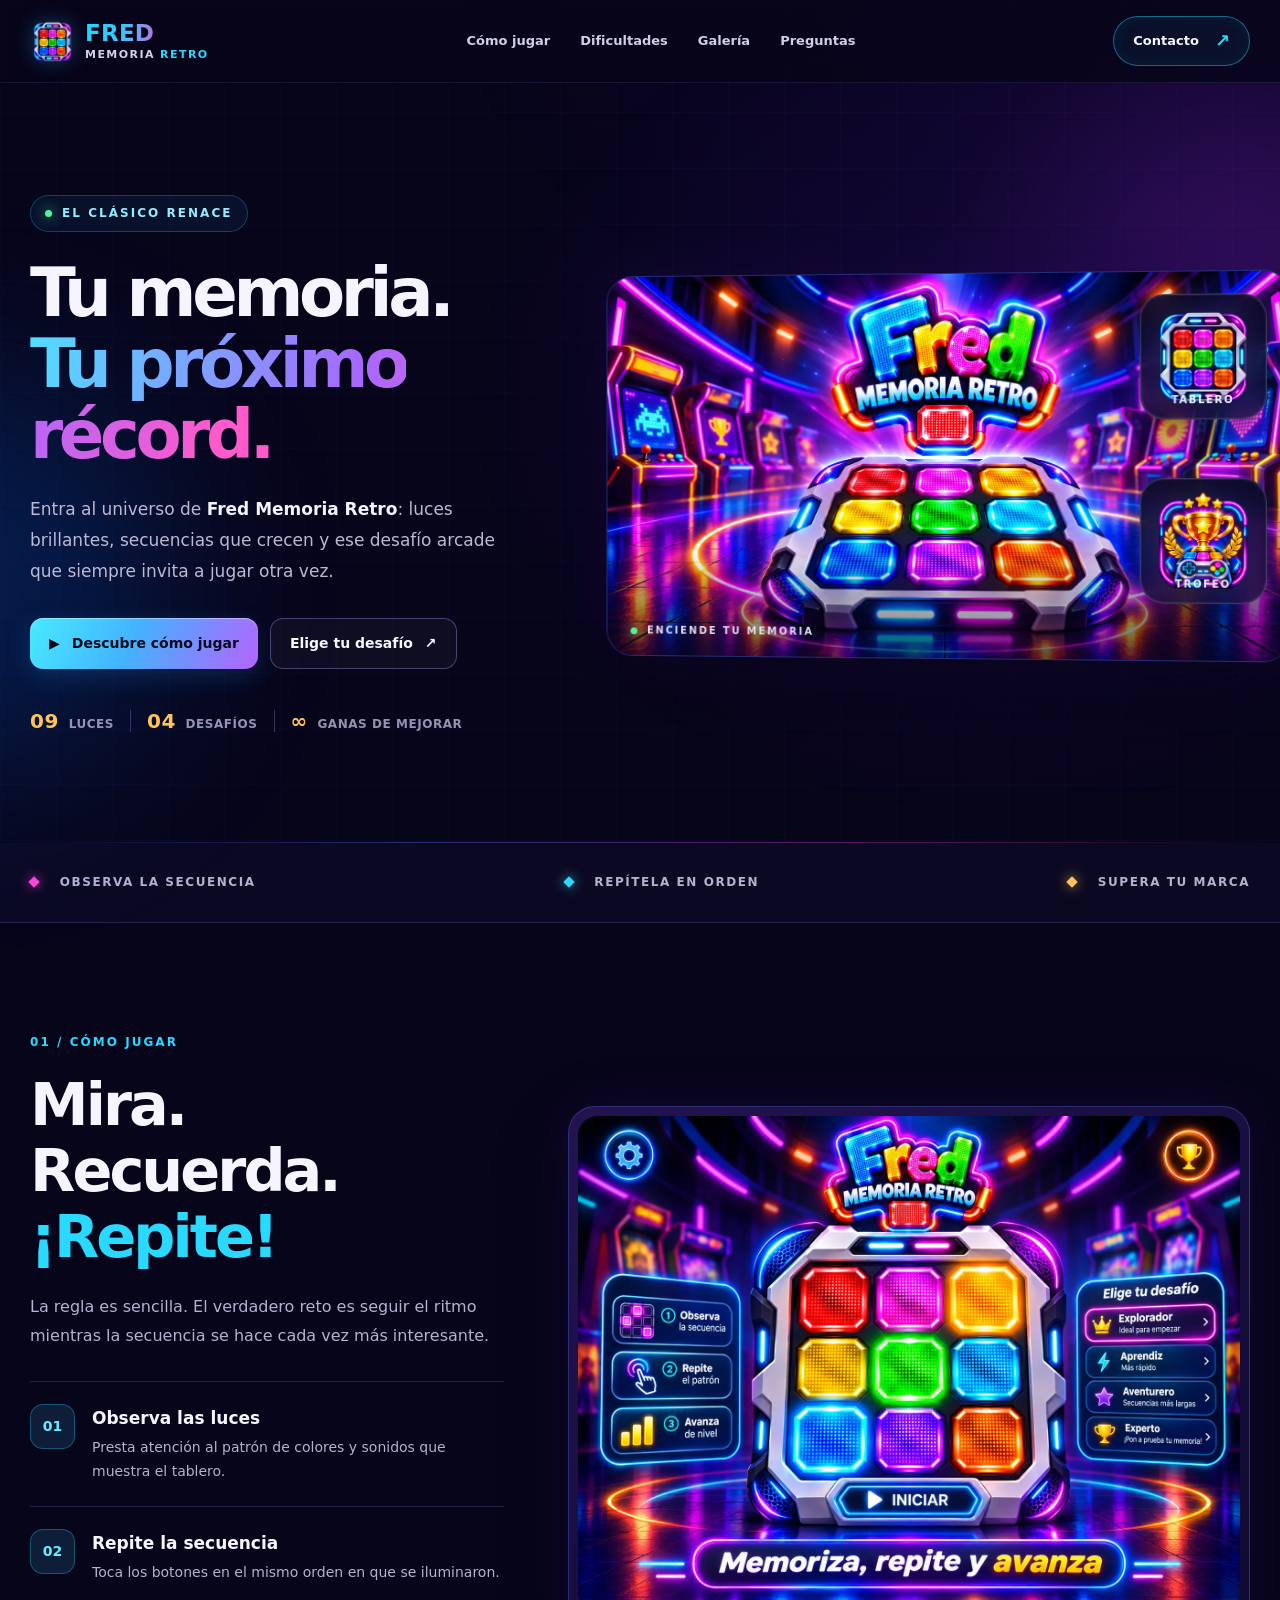
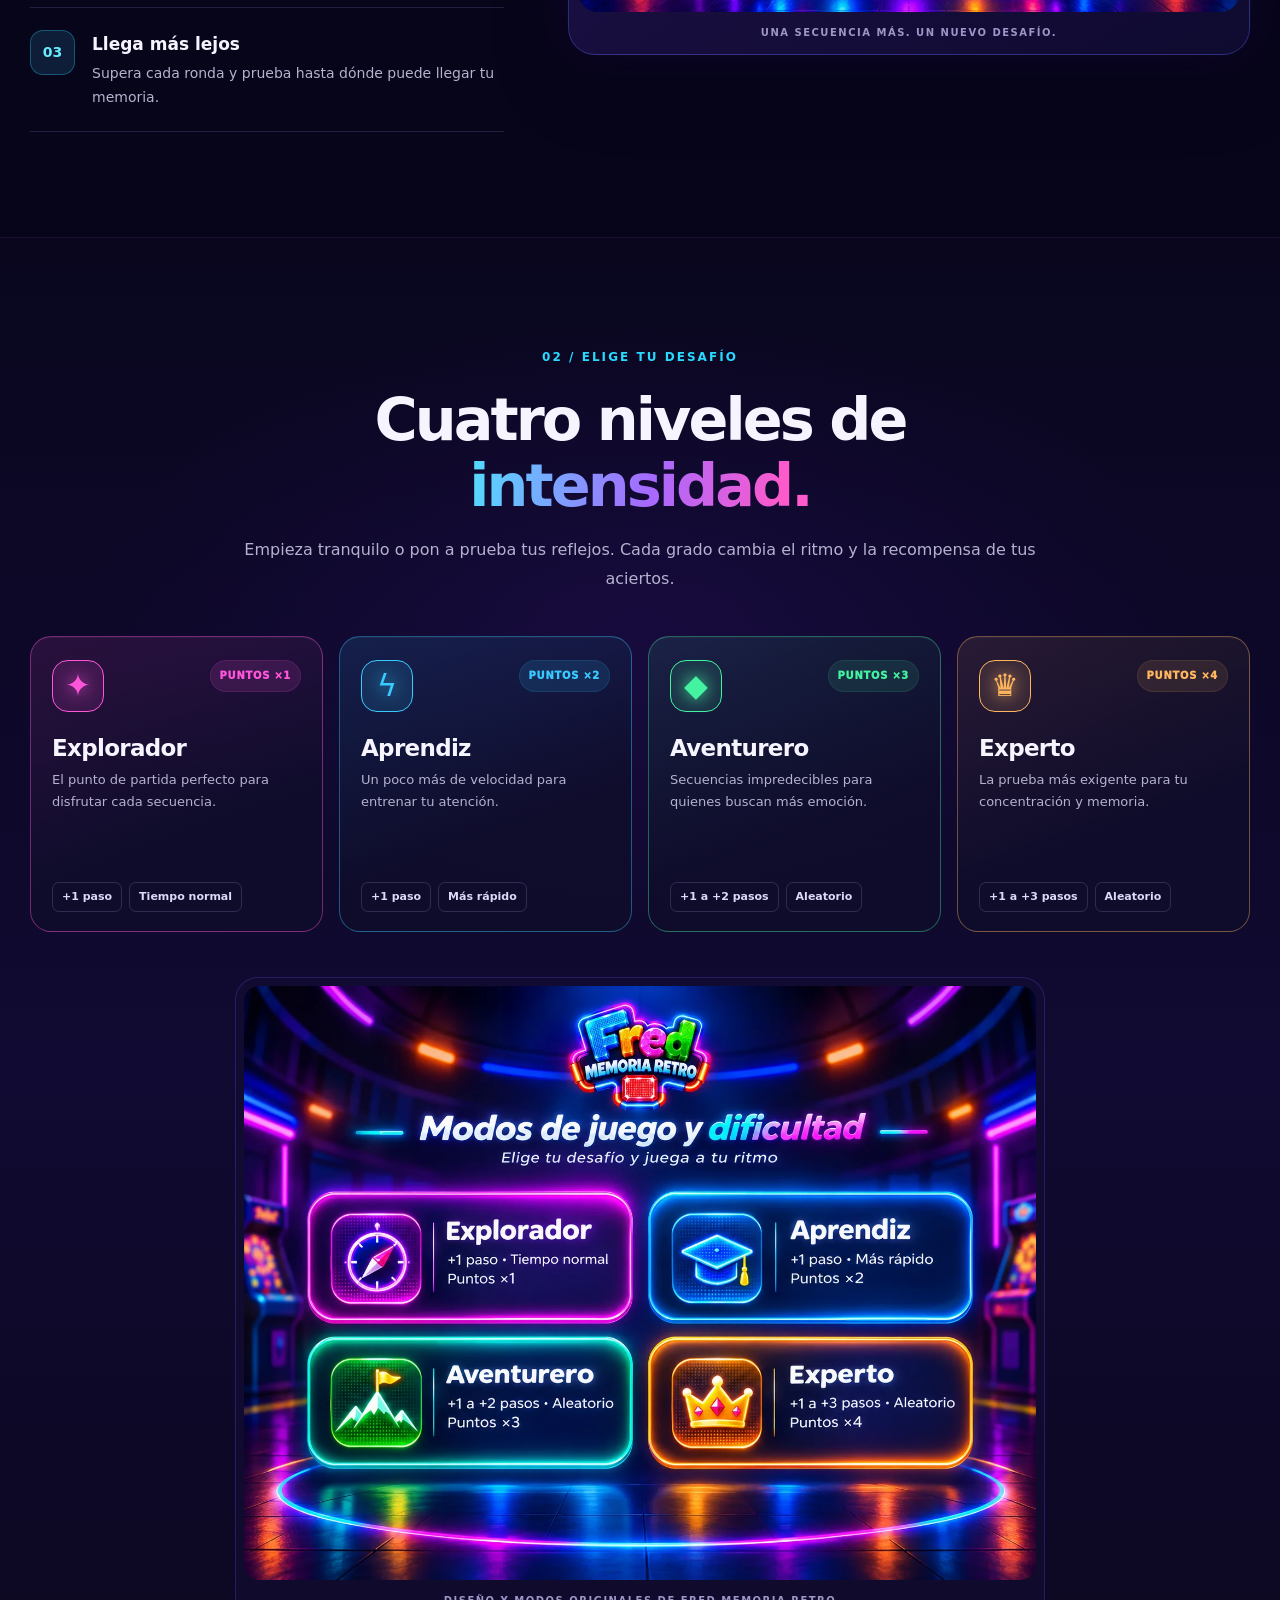
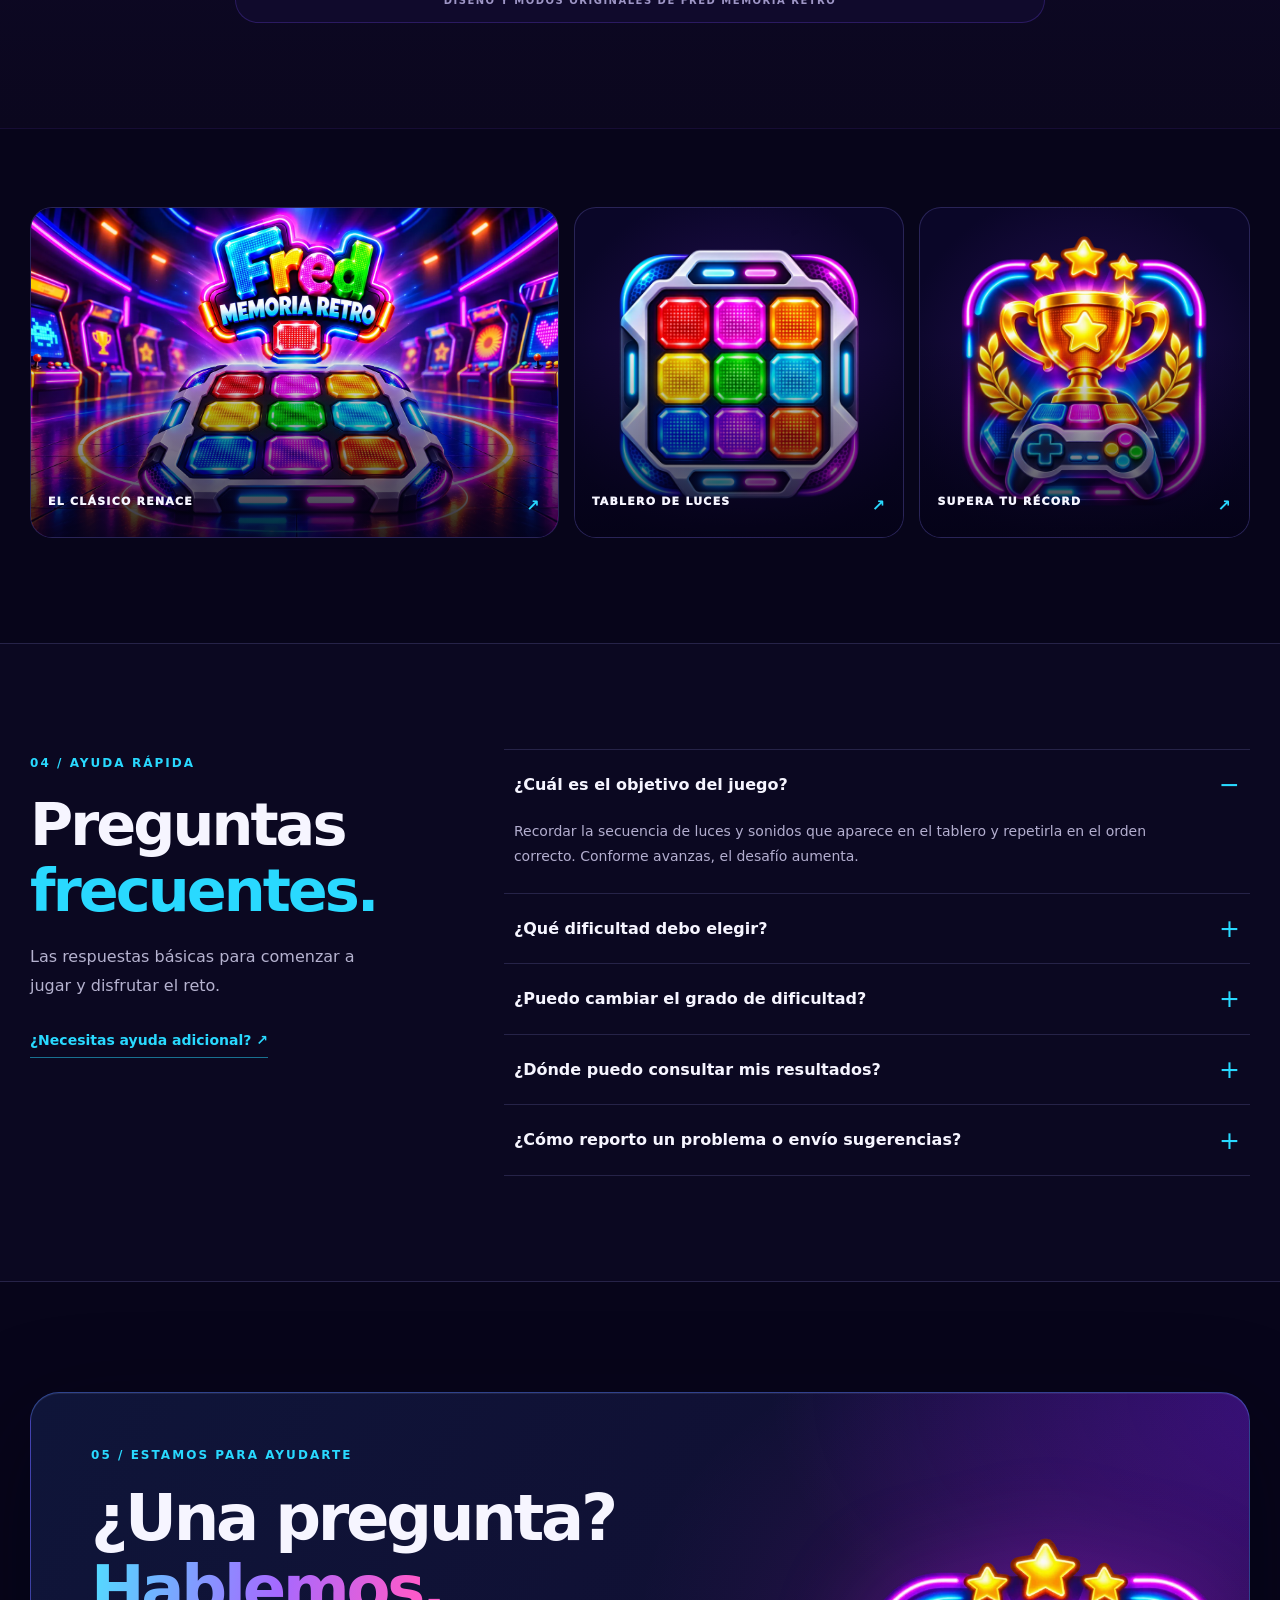
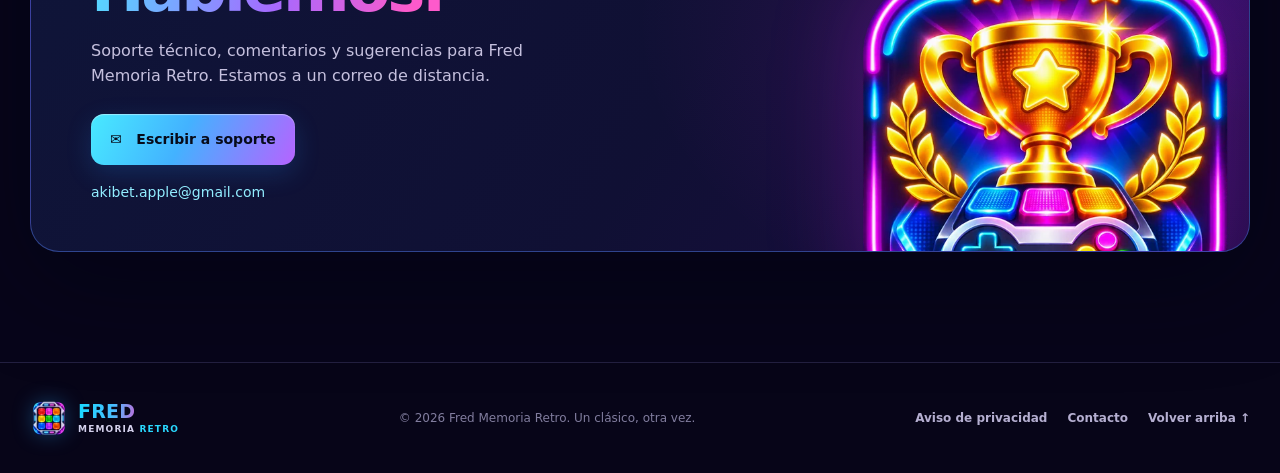
==== index.html @ 67a166d5 "Add files via upload" ====
<!doctype html>
<html lang="es">
<head>
  <meta charset="utf-8">
  <meta name="viewport" content="width=device-width, initial-scale=1">
  <meta name="theme-color" content="#09051c">
  <meta name="description" content="Fred Memoria Retro: un desafío arcade de luces, secuencias y memoria con cuatro grados de dificultad. Conoce el juego, aprende a jugar y contáctanos.">
  <meta property="og:type" content="website">
  <meta property="og:title" content="Fred Memoria Retro | Memoriza, repite y avanza">
  <meta property="og:description" content="Vive la memoria en modo arcade. Descubre las reglas, los cuatro desafíos y el soporte oficial.">
  <meta name="color-scheme" content="dark">
  <link rel="icon" type="image/png" href="assets/favicon.png">
  <link rel="stylesheet" href="styles.css">
  <title>Fred Memoria Retro | Sitio oficial</title>
</head>
<body>
  <a class="skip-link" href="#contenido">Saltar al contenido</a>
  <div class="site-shell">
    <header class="site-header">
      <div class="container header-inner">
        <a class="brand" href="./" aria-label="Fred Memoria Retro, inicio">
          <img src="assets/favicon.png" alt="" width="45" height="45">
          <span class="brand-name"><strong>FRED</strong><span>MEMORIA <em>RETRO</em></span></span>
        </a>
        <nav class="site-nav" aria-label="Navegación principal">
          <a href="#como-jugar">Cómo jugar</a>
          <a href="#dificultades">Dificultades</a>
          <a href="#galeria">Galería</a>
          <a href="#preguntas">Preguntas</a>
        </nav>
        <a class="header-contact" href="#contacto">Contacto <span aria-hidden="true">↗</span></a>
      </div>
    </header>

    <main id="contenido">
      <section class="hero" id="inicio" aria-labelledby="hero-title">
        <div class="ambient ambient-one" aria-hidden="true"></div>
        <div class="ambient ambient-two" aria-hidden="true"></div>
        <div class="container hero-content">
          <div class="hero-copy">
            <span class="eyebrow"><span class="eyebrow-dot"></span> EL CLÁSICO RENACE</span>
            <h1 id="hero-title">Tu memoria.<br><span class="gradient-title">Tu próximo récord.</span></h1>
            <p>Entra al universo de <strong>Fred Memoria Retro</strong>: luces brillantes, secuencias que crecen y ese desafío arcade que siempre invita a jugar otra vez.</p>
            <div class="hero-actions">
              <a class="btn btn-primary" href="#como-jugar"><span aria-hidden="true">▶</span> Descubre cómo jugar</a>
              <a class="btn btn-outline" href="#dificultades">Elige tu desafío <span aria-hidden="true">↗</span></a>
            </div>
            <div class="hero-mini-stats" aria-label="Características del juego">
              <span><b>09</b> luces</span>
              <span class="tiny-divider" aria-hidden="true"></span>
              <span><b>04</b> desafíos</span>
              <span class="tiny-divider" aria-hidden="true"></span>
              <span><b>∞</b> ganas de mejorar</span>
            </div>
          </div>
          <figure class="hero-art">
            <img src="assets/portada.webp" width="1672" height="941" alt="Arte promocional de Fred Memoria Retro: tablero luminoso en una sala de maquinitas arcade" fetchpriority="high">
            <a class="floating-icon icon-board" href="assets/tablero.webp" target="_blank" rel="noopener" aria-label="Abrir icono del tablero en tamaño completo">
              <img src="assets/tablero.webp" width="640" height="640" alt="Icono del tablero con nueve botones luminosos y marco neón">
              <span>TABLERO</span>
            </a>
            <a class="floating-icon icon-trophy" href="assets/trofeo.webp" target="_blank" rel="noopener" aria-label="Abrir icono del trofeo en tamaño completo">
              <img src="assets/trofeo.webp" width="640" height="640" alt="Trofeo dorado con estrellas y control de videojuegos de estilo neón">
              <span>TROFEO</span>
            </a>
            <figcaption><span class="live-light" aria-hidden="true"></span> ENCIENDE TU MEMORIA</figcaption>
          </figure>
        </div>
        <div class="hero-bottom-line" aria-hidden="true"></div>
      </section>

      <div class="feature-strip" aria-label="Momentos de juego">
        <div class="container feature-strip-inner">
          <span><i class="diamond" aria-hidden="true"></i> OBSERVA LA SECUENCIA</span>
          <span><i class="diamond" aria-hidden="true"></i> REPÍTELA EN ORDEN</span>
          <span><i class="diamond" aria-hidden="true"></i> SUPERA TU MARCA</span>
        </div>
      </div>

      <section class="section section-how" id="como-jugar" aria-labelledby="how-heading">
        <div class="container split-section">
          <div class="section-copy">
            <span class="section-label">01 / CÓMO JUGAR</span>
            <h2 id="how-heading">Mira. Recuerda.<br><span class="text-cyan">¡Repite!</span></h2>
            <p class="section-lede">La regla es sencilla. El verdadero reto es seguir el ritmo mientras la secuencia se hace cada vez más interesante.</p>
            <ol class="steps">
              <li><span class="step-num">01</span><div><h3>Observa las luces</h3><p>Presta atención al patrón de colores y sonidos que muestra el tablero.</p></div></li>
              <li><span class="step-num">02</span><div><h3>Repite la secuencia</h3><p>Toca los botones en el mismo orden en que se iluminaron.</p></div></li>
              <li><span class="step-num">03</span><div><h3>Llega más lejos</h3><p>Supera cada ronda y prueba hasta dónde puede llegar tu memoria.</p></div></li>
            </ol>
          </div>
          <figure class="art-frame how-art">
            <img src="assets/interfaz.webp" width="1448" height="1086" loading="lazy" decoding="async" alt="Interfaz promocional del juego con el tablero de nueve botones, instrucciones y grados de dificultad">
            <figcaption>UNA SECUENCIA MÁS. UN NUEVO DESAFÍO.</figcaption>
          </figure>
        </div>
      </section>

      <section class="section section-modes" id="dificultades" aria-labelledby="modes-heading">
        <div class="container">
          <div class="section-heading centered">
            <span class="section-label">02 / ELIGE TU DESAFÍO</span>
            <h2 id="modes-heading">Cuatro niveles de <span class="gradient-title">intensidad.</span></h2>
            <p>Empieza tranquilo o pon a prueba tus reflejos. Cada grado cambia el ritmo y la recompensa de tus aciertos.</p>
          </div>
          <div class="mode-grid">
            <article class="mode-card explorer">
              <div class="mode-top"><span class="mode-icon" aria-hidden="true">✦</span><span class="mode-multiplier">PUNTOS ×1</span></div>
              <h3>Explorador</h3><p>El punto de partida perfecto para disfrutar cada secuencia.</p>
              <div class="mode-spec"><span>+1 paso</span><span>Tiempo normal</span></div>
            </article>
            <article class="mode-card apprentice">
              <div class="mode-top"><span class="mode-icon" aria-hidden="true">ϟ</span><span class="mode-multiplier">PUNTOS ×2</span></div>
              <h3>Aprendiz</h3><p>Un poco más de velocidad para entrenar tu atención.</p>
              <div class="mode-spec"><span>+1 paso</span><span>Más rápido</span></div>
            </article>
            <article class="mode-card adventurer">
              <div class="mode-top"><span class="mode-icon" aria-hidden="true">◆</span><span class="mode-multiplier">PUNTOS ×3</span></div>
              <h3>Aventurero</h3><p>Secuencias impredecibles para quienes buscan más emoción.</p>
              <div class="mode-spec"><span>+1 a +2 pasos</span><span>Aleatorio</span></div>
            </article>
            <article class="mode-card expert">
              <div class="mode-top"><span class="mode-icon" aria-hidden="true">♛</span><span class="mode-multiplier">PUNTOS ×4</span></div>
              <h3>Experto</h3><p>La prueba más exigente para tu concentración y memoria.</p>
              <div class="mode-spec"><span>+1 a +3 pasos</span><span>Aleatorio</span></div>
            </article>
          </div>
          <figure class="modes-image">
            <img src="assets/dificultades.webp" width="1448" height="1086" loading="lazy" decoding="async" alt="Ilustración original de los cuatro modos de Fred Memoria Retro: Explorador, Aprendiz, Aventurero y Experto">
            <figcaption>DISEÑO Y MODOS ORIGINALES DE FRED MEMORIA RETRO</figcaption>
          </figure>
        </div>
      </section>

      <section class="section section-gallery" id="galeria" aria-label="Galería de Fred Memoria Retro">
        <div class="container">
          <h2 id="gallery-heading" class="visually-hidden">Galería de Fred Memoria Retro</h2>
          <div class="gallery-grid">
            <a class="gallery-shot gallery-large" href="assets/portada.webp" target="_blank" rel="noopener" aria-label="Abrir ilustración de portada en tamaño completo">
              <img src="assets/portada.webp" width="1672" height="941" loading="lazy" decoding="async" alt="Tablero colorido en un salón arcade de estilo retro">
              <span>EL CLÁSICO RENACE <b aria-hidden="true">↗</b></span>
            </a>
            <a class="gallery-shot gallery-small" href="assets/tablero.webp" target="_blank" rel="noopener" aria-label="Abrir ilustración del tablero en tamaño completo">
              <img src="assets/tablero.webp" width="640" height="640" loading="lazy" decoding="async" alt="Icono del tablero con nueve botones luminosos y marco neón">
              <span>TABLERO DE LUCES <b aria-hidden="true">↗</b></span>
            </a>
            <a class="gallery-shot gallery-small" href="assets/trofeo.webp" target="_blank" rel="noopener" aria-label="Abrir ilustración del trofeo en tamaño completo">
              <img src="assets/trofeo.webp" width="640" height="640" loading="lazy" decoding="async" alt="Trofeo dorado con estrellas y control de videojuegos de estilo neón">
              <span>SUPERA TU RÉCORD <b aria-hidden="true">↗</b></span>
            </a>
          </div>
        </div>
      </section>

      <section class="section section-faq" id="preguntas" aria-labelledby="faq-heading">
        <div class="container faq-wrap">
          <div class="faq-intro">
            <span class="section-label">04 / AYUDA RÁPIDA</span>
            <h2 id="faq-heading">Preguntas<br><span class="text-cyan">frecuentes.</span></h2>
            <p>Las respuestas básicas para comenzar a jugar y disfrutar el reto.</p>
            <a class="text-link" href="mailto:akibet.apple@gmail.com?subject=Soporte%20Fred%20Memoria%20Retro">¿Necesitas ayuda adicional? <span aria-hidden="true">↗</span></a>
          </div>
          <div class="faq-list">
            <details open><summary>¿Cuál es el objetivo del juego?</summary><p>Recordar la secuencia de luces y sonidos que aparece en el tablero y repetirla en el orden correcto. Conforme avanzas, el desafío aumenta.</p></details>
            <details><summary>¿Qué dificultad debo elegir?</summary><p>Explorador es una buena forma de comenzar. Si prefieres un ritmo más rápido, prueba Aprendiz; Aventurero y Experto agregan más pasos de manera aleatoria.</p></details>
            <details><summary>¿Puedo cambiar el grado de dificultad?</summary><p>Sí. Desde la selección de dificultad puedes escoger el desafío que prefieras antes de una partida.</p></details>
            <details><summary>¿Dónde puedo consultar mis resultados?</summary><p>Busca el icono de trofeo en la interfaz del juego para acceder a la sección de puntuaciones, cuando esté disponible en tu versión.</p></details>
            <details><summary>¿Cómo reporto un problema o envío sugerencias?</summary><p>Escríbenos a <a href="mailto:akibet.apple@gmail.com?subject=Soporte%20Fred%20Memoria%20Retro">akibet.apple@gmail.com</a>. Si reportas un error, incluye el modelo de iPhone, la versión de iOS y una breve descripción.</p></details>
          </div>
        </div>
      </section>

      <section class="section contact-section" id="contacto" aria-labelledby="contact-heading">
        <div class="container">
          <div class="contact-panel">
            <div class="contact-glow" aria-hidden="true"></div>
            <div class="contact-content">
              <span class="section-label">05 / ESTAMOS PARA AYUDARTE</span>
              <h2 id="contact-heading">¿Una pregunta?<br><span class="gradient-title">Hablemos.</span></h2>
              <p>Soporte técnico, comentarios y sugerencias para Fred Memoria Retro. Estamos a un correo de distancia.</p>
              <a class="btn btn-primary" href="mailto:akibet.apple@gmail.com?subject=Soporte%20Fred%20Memoria%20Retro">✉ &nbsp; Escribir a soporte</a>
              <a class="contact-email" href="mailto:akibet.apple@gmail.com">akibet.apple@gmail.com</a>
            </div>
            <img class="contact-trophy" src="assets/trofeo.webp" width="450" height="450" loading="lazy" decoding="async" alt="Trofeo dorado y luces de Fred Memoria Retro">
          </div>
        </div>
      </section>
    </main>

    <footer class="site-footer">
      <div class="container footer-inner">
        <a class="brand footer-brand" href="./" aria-label="Volver al inicio de Fred Memoria Retro"><img src="assets/favicon.png" alt="" width="38" height="38"><span class="brand-name"><strong>FRED</strong><span>MEMORIA <em>RETRO</em></span></span></a>
        <p>© 2026 Fred Memoria Retro. Un clásico, otra vez.</p>
        <div class="footer-links"><a href="privacidad.html">Aviso de privacidad</a><a href="mailto:akibet.apple@gmail.com">Contacto</a><a href="#inicio">Volver arriba ↑</a></div>
      </div>
    </footer>
  </div>
</body>
</html>
---- styles.css ----
/* FRED MEMORIA RETRO — sitio estático sin bibliotecas externas */
:root {
  --bg: #07051a;
  --panel: #100c2d;
  --panel-2: #151036;
  --text: #f6f5ff;
  --muted: #b5b2cf;
  --soft: #817d9e;
  --cyan: #29d9ff;
  --pink: #ff43de;
  --purple: #9551ff;
  --orange: #ffc359;
  --green: #50f69c;
  --line: rgba(156, 148, 239, .19);
  --radius: 23px;
  --max: 1220px;
}
*, *::before, *::after { box-sizing: border-box; }
html { scroll-behavior: smooth; scroll-padding-top: 112px; }
body { margin: 0; color: var(--text); background: var(--bg); font-family: system-ui, -apple-system, BlinkMacSystemFont, "Segoe UI", Arial, sans-serif; line-height: 1.6; }
body::before { content: ""; position: fixed; inset: 0; pointer-events: none; z-index: -1; background: radial-gradient(ellipse 1000px 550px at 90% 0%, rgba(72,16,163,.12), transparent 70%), linear-gradient(rgba(81,79,184,.045) 1px, transparent 1px), linear-gradient(90deg, rgba(81,79,184,.045) 1px, transparent 1px); background-size: auto, 56px 56px, 56px 56px; }
img { max-width: 100%; height: auto; }
a { color: inherit; text-decoration: none; }
button, a { -webkit-tap-highlight-color: transparent; }
a:focus-visible, summary:focus-visible { outline: 3px solid var(--cyan); outline-offset: 4px; border-radius: 4px; }
figure, h1, h2, h3, p { margin-top: 0; }
.container { width: min(calc(100% - 56px), var(--max)); margin-inline: auto; }
.skip-link { position: fixed; z-index: 500; inset: 10px auto auto 10px; padding: 12px 18px; border-radius: 12px; background: white; color: #110e24; transform: translateY(-160%); }
.skip-link:focus { transform: translateY(0); }
.visually-hidden { position: absolute !important; width: 1px; height: 1px; padding: 0; margin: -1px; overflow: hidden; clip: rect(0, 0, 0, 0); white-space: nowrap; border: 0; }
.site-shell { overflow: clip; }
.site-header { position: sticky; top: 0; z-index: 100; border-bottom: 1px solid rgba(146,130,255,.13); background: rgba(8,6,26,.83); backdrop-filter: blur(22px); -webkit-backdrop-filter: blur(22px); }
.header-inner { display: flex; align-items: center; gap: 36px; min-height: 82px; }
.brand { display: inline-flex; align-items: center; gap: 10px; flex: none; }
.brand img { width: 45px; height: 45px; object-fit: contain; filter: drop-shadow(0 0 10px rgba(36,169,255,.32)); }
.brand-name { display: flex; flex-direction: column; font-weight: 900; line-height: 1; letter-spacing: -.04em; }
.brand-name strong { font-size: 23px; letter-spacing: .01em; line-height: 1; background: linear-gradient(100deg,#17dbff,#47bdff 35%,#fa45c8 69%,#ffcf53); -webkit-background-clip: text; background-clip: text; color: transparent; }
.brand-name span { margin-top: 4px; font-size: 11px; letter-spacing: .13em; color: #d4d1ec; }
.brand-name em { font-style: normal; color: var(--cyan); }
.site-nav { display: flex; flex: 1; justify-content: center; gap: clamp(15px,2.4vw,30px); white-space: nowrap; }
.site-nav a { color: #d2cde9; font-weight: 650; font-size: 13px; transition: color .2s; }
.site-nav a:hover, .footer-links a:hover, .privacy-sidebar a:hover { color: var(--cyan); }
.header-contact { display: inline-flex; gap: 16px; align-items: center; justify-content: center; border: 1px solid rgba(41,217,255,.45); border-radius: 50px; padding: 10px 19px; font-size: 13px; font-weight: 800; background: rgba(41,217,255,.06); box-shadow: inset 0 0 17px rgba(41,217,255,.06); }
.header-contact span { color: var(--cyan); font-size: 18px; }
.header-contact:hover { border-color: var(--cyan); background: rgba(41,217,255,.13); }
.hero { position: relative; padding: 92px 0 86px; background: radial-gradient(ellipse 700px 550px at 78% 42%, rgba(56,18,154,.25), transparent 75%); }
.ambient { position: absolute; pointer-events: none; width: 410px; height: 410px; filter: blur(95px); opacity: .22; border-radius: 50%; }
.ambient-one { top: 0; right: -190px; background: #ac29ff; }
.ambient-two { bottom: 8%; left: -240px; background: #036fff; }
.hero-content { position: relative; display: grid; grid-template-columns: minmax(0,.91fr) minmax(0,1.09fr); align-items: center; gap: 28px; }
.hero-copy { position: relative; z-index: 2; padding: 20px 0; }
.eyebrow, .section-label { display: inline-flex; align-items: center; gap: 10px; color: var(--cyan); font-size: 12px; font-weight: 900; letter-spacing: .17em; }
.eyebrow { padding: 8px 14px; border: 1px solid rgba(41,217,255,.26); border-radius: 30px; color: #94edff; background: rgba(18,91,153,.13); }
.eyebrow-dot, .live-light { width: 7px; height: 7px; background: var(--green); box-shadow: 0 0 14px var(--green); border-radius: 50%; display: inline-block; }
.hero h1 { max-width: 680px; font-size: clamp(47px,5.25vw,78px); line-height: 1.055; letter-spacing: -.065em; margin: 26px 0 23px; font-weight: 900; }
.gradient-title { background: linear-gradient(100deg,#51ddff 0%,#a669ff 53%,#fd5acb 90%); color: transparent; -webkit-background-clip: text; background-clip: text; }
.hero-copy > p { max-width: 480px; color: #bcb9d5; font-size: 17px; line-height: 1.83; margin-bottom: 31px; }
.hero-copy > p strong { color: #f5f2ff; }
.hero-actions { display: flex; flex-wrap: wrap; gap: 12px; }
.btn { display: inline-flex; justify-content: center; align-items: center; min-height: 51px; padding: 13px 19px; gap: 12px; border-radius: 13px; font-weight: 850; line-height: 1.2; font-size: 14px; transition: transform .2s, background-color .2s, box-shadow .2s; }
.btn:hover { transform: translateY(-3px); }
.btn-primary { color: #070b1a; background: linear-gradient(115deg,#48eaff,#43b2ff 45%,#b663ff); box-shadow: 0 8px 26px rgba(36,147,255,.19), inset 0 1px 1px rgba(255,255,255,.45); }
.btn-primary:hover { box-shadow: 0 9px 36px rgba(63,178,255,.36); }
.btn-outline { border: 1px solid rgba(165,156,244,.37); background: rgba(255,255,255,.035); color: #f8f7ff; }
.btn-outline:hover { background: rgba(155,133,255,.15); }
.hero-mini-stats { display: flex; gap: 16px; align-items: center; margin-top: 36px; color: #9792b5; font-size: 12px; font-weight: 750; text-transform: uppercase; letter-spacing: .045em; }
.hero-mini-stats b { color: var(--orange); font-size: 20px; margin-right: 5px; }
.tiny-divider { width: 1px; height: 22px; background: rgba(154,147,244,.3); }
.hero-art { position: relative; margin: 0 -35px 0 0; border: 1px solid rgba(78,112,248,.36); background: #0d0733; border-radius: 27px; overflow: hidden; transform: perspective(1000px) rotateY(-3deg); box-shadow: 0 34px 100px rgba(4,3,17,.7), 0 0 65px rgba(118,38,242,.13); }
.hero-art::after { content: ""; pointer-events: none; position: absolute; inset: 0; background: linear-gradient(0deg, rgba(7,5,28,.64) 0%,transparent 28%); }
.hero-art img { display: block; width: 100%; height: auto; }
.hero-art figcaption { position: absolute; z-index: 1; left: 24px; bottom: 17px; display: flex; gap: 10px; align-items: center; font-size: 10px; letter-spacing: .2em; font-weight: 900; color: #e2def6; }
.floating-icon { position: absolute; z-index: 2; display: grid; place-items: center; width: 124px; aspect-ratio: 1; padding: 10px; border-radius: 24px; border: 1px solid rgba(255,255,255,.18); background: linear-gradient(180deg,rgba(12,11,40,.92),rgba(19,15,56,.82)); box-shadow: 0 18px 40px rgba(5,4,20,.45), 0 0 32px rgba(54,195,255,.15); backdrop-filter: blur(10px); -webkit-backdrop-filter: blur(10px); }
.floating-icon::after { content: ""; position: absolute; inset: 0; border-radius: inherit; pointer-events: none; box-shadow: inset 0 0 0 1px rgba(255,255,255,.05); }
.floating-icon img { width: 100%; height: 100%; object-fit: contain; filter: drop-shadow(0 0 14px rgba(71,157,255,.15)); }
.floating-icon span { position: absolute; left: 10px; right: 10px; bottom: 10px; text-align: center; font-size: 10px; font-weight: 900; letter-spacing: .15em; color: #ecf7ff; text-shadow: 0 1px 10px rgba(0,0,0,.5); }
.icon-board { top: 22px; right: 22px; }
.icon-trophy { right: 22px; bottom: 56px; }
.floating-icon:hover { transform: translateY(-4px); }
.hero-bottom-line { position: absolute; inset: auto 0 0; height: 1px; background: linear-gradient(90deg,transparent,rgba(85,106,255,.42),rgba(245,56,221,.35),transparent); }
.feature-strip { border-bottom: 1px solid var(--line); background: #0b0821; }
.feature-strip-inner { min-height: 79px; display: flex; align-items: center; justify-content: space-between; gap: 22px; }
.feature-strip span { white-space: nowrap; color: #b5b1d2; font-size: 12px; font-weight: 850; letter-spacing: .13em; }
.diamond { display: inline-block; width: 8px; height: 8px; background: var(--pink); transform: rotate(45deg); margin-right: 16px; box-shadow: 0 0 12px rgba(255,67,222,.8); }
.feature-strip span:nth-child(2) .diamond { background: var(--cyan); box-shadow: 0 0 12px rgba(41,217,255,.8); }
.feature-strip span:nth-child(3) .diamond { background: var(--orange); box-shadow: 0 0 12px rgba(255,195,89,.8); }
.section { padding: 105px 0; }
.split-section { display: grid; grid-template-columns: minmax(0,.82fr) minmax(0,1.18fr); align-items: center; gap: clamp(30px,5vw,76px); }
.section h2 { font-size: clamp(36px,4.6vw,60px); line-height: 1.12; letter-spacing: -.05em; font-weight: 900; margin: 18px 0 22px; }
.text-cyan { color: var(--cyan); }
.text-pink { color: #ff6de2; }
.section-lede, .section-heading > p, .gallery-heading > p, .faq-intro > p { font-size: 16px; line-height: 1.82; color: var(--muted); }
.steps { list-style: none; padding: 0; margin: 31px 0 0; }
.steps li { display: flex; gap: 17px; padding: 22px 0; border-top: 1px solid var(--line); }
.steps li:last-child { border-bottom: 1px solid var(--line); }
.step-num { flex: 0 0 45px; height: 45px; display: grid; place-items: center; border: 1px solid rgba(41,217,255,.3); background: #0e1e39; color: #68eaff; border-radius: 13px; font-weight: 900; font-size: 14px; }
.steps h3 { margin: 1px 0 4px; font-size: 17px; }
.steps p { margin: 0; font-size: 14px; color: var(--muted); line-height: 1.7; }
.art-frame { position: relative; margin: 0; padding: 9px; border: 1px solid rgba(88,105,238,.36); background: linear-gradient(145deg,rgba(87,46,179,.35),rgba(20,14,63,.6)); border-radius: 27px; box-shadow: 0 25px 75px rgba(3,2,18,.32),0 0 50px rgba(151,50,248,.1); }
.art-frame img { display: block; border-radius: 20px; width: 100%; }
.art-frame figcaption, .modes-image figcaption { padding: 13px 9px 4px; text-align: center; font-size: 10px; letter-spacing: .15em; font-weight: 850; color: #9e96c6; }
.section-modes { position: relative; background: linear-gradient(180deg,#09061e,#110a32 56%,#0b071e); border-block: 1px solid rgba(149,81,255,.1); }
.section-modes::before { content: ""; position: absolute; inset: 0; z-index: 0; pointer-events: none; background: radial-gradient(ellipse 700px 380px at 50% 26%, rgba(107,37,242,.11),transparent 80%); }
.section-modes .container { position: relative; }
.section-heading { margin-bottom: 39px; }
.section-heading.centered { max-width: 800px; text-align: center; margin: 0 auto 43px; }
.section-heading h2 { margin-bottom: 16px; }
.section-heading > p { margin: 0; }
.mode-grid { display: grid; grid-template-columns: repeat(4,minmax(0,1fr)); gap: 16px; }
.mode-card { --tone:#ff55da; --tone-bg:rgba(255,85,218,.12); min-height: 296px; padding: 23px 21px 19px; border: 1px solid rgba(255,85,218,.42); border-radius: 21px; background: linear-gradient(160deg,var(--tone-bg),rgba(15,13,43,.86) 63%); box-shadow: inset 0 1px 0 rgba(255,255,255,.045); display: flex; flex-direction: column; transition: transform .2s, box-shadow .2s; }
.mode-card:hover { transform: translateY(-6px); box-shadow: 0 15px 40px rgba(4,3,18,.38),0 0 31px var(--tone-bg); }
.mode-card.apprentice { --tone: #39caff; --tone-bg:rgba(43,195,255,.12); border-color: rgba(57,202,255,.4); }
.mode-card.adventurer { --tone: #43f3a1; --tone-bg:rgba(67,243,161,.10); border-color: rgba(67,243,161,.39); }
.mode-card.expert { --tone: #ffb65f; --tone-bg:rgba(255,182,95,.10); border-color: rgba(255,182,95,.4); }
.mode-top { display: flex; justify-content: space-between; align-items: flex-start; gap: 8px; }
.mode-icon { display: grid; place-items: center; width: 52px; height: 52px; border: 1px solid var(--tone); border-radius: 16px; color: var(--tone); background: var(--tone-bg); font-size: 31px; text-shadow: 0 0 17px var(--tone); }
.mode-multiplier { color: var(--tone); font-weight: 950; font-size: 10px; letter-spacing: .07em; padding: 7px 9px; border: 1px solid var(--tone-bg); border-radius: 20px; background: var(--tone-bg); white-space: nowrap; }
.mode-card h3 { font-size: 23px; line-height: 1.1; margin: 24px 0 8px; letter-spacing: -.03em; }
.mode-card > p { color: var(--muted); font-size: 13px; line-height: 1.65; margin-bottom: 25px; }
.mode-spec { display: flex; align-items: center; gap: 7px; flex-wrap: wrap; margin-top: auto; }
.mode-spec span { padding: 5px 9px; border: 1px solid rgba(197,185,255,.18); border-radius: 7px; color: #ddd9fa; font-size: 11px; font-weight: 750; }
.modes-image { max-width: 810px; margin: 45px auto 0; padding: 8px 8px 0; border-radius: 23px; border: 1px solid rgba(109,65,227,.29); background: rgba(19,13,52,.65); }
.modes-image img { width: 100%; display: block; border-radius: 15px; }
.modes-image figcaption { padding: 13px 8px; }
.gallery-heading { display: flex; justify-content: space-between; align-items: end; gap: 38px; }
.gallery-heading h2 { margin-bottom: 0; }
.gallery-heading > p { flex: 0 0 350px; font-size: 15px; margin-bottom: 8px; }
.gallery-grid { display: grid; grid-template-columns: 1.6fr 1fr 1fr; gap: 15px; }
.gallery-shot { position: relative; min-width: 0; min-height: 250px; display: block; overflow: hidden; border: 1px solid rgba(152,143,255,.22); background: radial-gradient(ellipse at center,#271057,#0a0628 80%); border-radius: 22px; }
.gallery-shot img { width: 100%; height: 100%; display: block; object-fit: cover; transition: transform .4s; }
.gallery-shot:hover img { transform: scale(1.035); }
.gallery-small img { object-fit: contain; padding: 6%; }
.gallery-shot::after { content: ""; position: absolute; inset: 40% 0 0; pointer-events: none; background: linear-gradient(transparent,rgba(4,2,21,.85)); }
.gallery-shot > span { position: absolute; bottom: 18px; left: 17px; right: 17px; z-index: 1; font-size: 11px; font-weight: 950; letter-spacing: .11em; display: flex; justify-content: space-between; gap: 8px; }
.gallery-shot b { color: var(--cyan); font-size: 16px; }
.section-gallery { padding-top: 78px; }
.section-faq { background: #0b0821; border-block: 1px solid var(--line); }
.faq-wrap { display: grid; grid-template-columns: minmax(0,.68fr) minmax(0,1.32fr); gap: clamp(24px,7vw,115px); }
.faq-intro h2 { margin-bottom: 18px; }
.faq-intro > p { max-width: 330px; }
.text-link { display: inline-block; margin-top: 13px; color: var(--cyan); font-size: 14px; font-weight: 800; border-bottom: 1px solid rgba(41,217,255,.5); padding-bottom: 5px; }
.faq-list { border-top: 1px solid var(--line); }
.faq-list details { border-bottom: 1px solid var(--line); padding: 0 10px; }
.faq-list summary { display: flex; justify-content: space-between; align-items: center; cursor: pointer; list-style: none; gap: 18px; padding: 22px 0; font-size: 16px; font-weight: 800; }
.faq-list summary::-webkit-details-marker { display: none; }
.faq-list summary::after { content: "+"; color: var(--cyan); font-size: 25px; line-height: 1; font-weight: 500; }
.faq-list details[open] summary::after { content: "−"; }
.faq-list details p { color: #b3aecf; font-size: 14px; line-height: 1.8; padding: 0 40px 23px 0; margin: 0; }
.faq-list details a { color: #6de8ff; text-decoration: underline; text-underline-offset: 3px; }
.contact-section { padding: 110px 0; }
.contact-panel { position: relative; display: flex; align-items: center; gap: 15px; min-height: 390px; padding: 48px 60px; border: 1px solid rgba(88,132,255,.43); border-radius: 29px; overflow: hidden; background: radial-gradient(ellipse 800px 450px at 110% 0%,rgba(108,20,222,.42),transparent 75%),linear-gradient(120deg,#0f1539,#101034 55%,#1d0b43); box-shadow: 0 30px 100px rgba(2,2,15,.4),inset 0 1px 0 rgba(255,255,255,.075); }
.contact-glow { position: absolute; inset: 0; pointer-events: none; background: radial-gradient(ellipse 450px 330px at 83% 50%,rgba(211,38,243,.14),transparent 90%); }
.contact-content { position: relative; z-index: 1; max-width: 565px; }
.contact-content h2 { font-size: clamp(44px,5vw,68px); margin: 16px 0 12px; }
.contact-content p { max-width: 460px; color: #c5c0de; margin: 0 0 25px; }
.contact-email { display: block; margin-top: 16px; color: #92edff; font-size: 14px; width: fit-content; }
.contact-email:hover { text-decoration: underline; }
.contact-trophy { position: absolute; right: -12px; bottom: -105px; width: 430px; height: auto; max-width: 48%; filter: drop-shadow(0 0 44px rgba(202,34,255,.25)); }
.site-footer { background: #070518; border-top: 1px solid var(--line); }
.footer-inner { display: flex; gap: 25px; align-items: center; justify-content: space-between; min-height: 110px; }
.footer-brand img { width: 38px; height: 38px; }
.footer-brand .brand-name strong { font-size: 19px; }
.footer-brand .brand-name span { font-size: 9px; }
.footer-inner > p { margin: 0; color: var(--soft); font-size: 12px; }
.footer-links { display: flex; gap: 20px; align-items: center; flex-wrap: wrap; }
.footer-links a { color: #b5afd1; font-size: 12px; font-weight: 750; transition: color .2s; }
/* Aviso de privacidad */
.privacy-main { padding: 80px 0 120px; background: radial-gradient(ellipse 800px 550px at 72% 0%,rgba(105,27,205,.21),transparent 78%); }
.back-link { display: block; width: fit-content; margin-bottom: 58px; color: #aeb6e8; font-weight: 750; font-size: 13px; }
.back-link:hover { color: var(--cyan); }
.privacy-hero { border-bottom: 1px solid var(--line); padding-bottom: 42px; }
.privacy-hero h1 { font-size: clamp(43px,7vw,86px); letter-spacing: -.066em; line-height: 1.06; margin: 17px 0 15px; }
.privacy-hero > p { color: var(--muted); max-width: 680px; font-size: 18px; line-height: 1.75; }
.privacy-meta { display: flex; gap: 17px 36px; flex-wrap: wrap; color: #a19bbf; font-size: 13px; }
.privacy-meta a, .privacy-article a { color: #64e7ff; text-decoration: underline; text-underline-offset: 3px; overflow-wrap: anywhere; }
.privacy-content { display: grid; grid-template-columns: 235px minmax(0,1fr); gap: 80px; margin-top: 56px; }
.privacy-sidebar { position: sticky; align-self: start; top: 118px; display: flex; flex-direction: column; gap: 14px; }
.privacy-sidebar h2 { font-size: 13px; color: #b3accd; text-transform: uppercase; letter-spacing: .12em; margin: 0 0 8px; }
.privacy-sidebar a { font-size: 13px; color: #a29ec0; transition: color .2s; }
.privacy-article { max-width: 780px; }
.privacy-article section { scroll-margin-top: 120px; padding-bottom: 25px; margin-bottom: 29px; border-bottom: 1px solid var(--line); }
.privacy-article h2 { letter-spacing: -.025em; font-size: 23px; margin: 0 0 15px; }
.privacy-article p { color: #c2beda; margin: 0 0 16px; line-height: 1.9; font-size: 15px; }
.privacy-article p strong { color: #f5f1ff; }
.privacy-end { padding: 33px; background: linear-gradient(130deg,#16123b,#12112f); border: 1px solid rgba(80,161,255,.37); border-radius: 20px; }
.privacy-end h2 { font-size: 25px; margin-bottom: 10px; }
.privacy-end p { margin-bottom: 22px; }
.privacy-end .btn { text-decoration: none; color: #070b1a; }
@media (max-width: 1120px) {
  .header-inner { gap: 19px; }
  .site-nav { gap: 14px; }
  .hero-art { margin-right: 0; transform: none; }
  .hero h1 { font-size: clamp(45px,5vw,66px); }
  .hero-mini-stats { gap: 11px; }
  .mode-card { padding: 19px 16px; }
  .mode-card h3 { font-size: 21px; }
  .mode-multiplier { font-size: 9px; }
}
@media (max-width: 900px) {
  .site-nav { justify-content: flex-end; }
  .floating-icon { width: 105px; border-radius: 20px; }
  .header-contact { display: none; }
  .hero { padding: 65px 0 70px; }
  .hero-content { grid-template-columns: 1fr; }
  .hero-copy { text-align: center; padding: 0; }
  .hero-copy > p { margin-left: auto; margin-right: auto; }
  .hero-actions, .hero-mini-stats { justify-content: center; }
  .hero-art { width: min(100%,750px); margin: 25px auto 0; }
  .split-section { grid-template-columns: 1fr; }
  .how-art { max-width: 720px; margin: 0 auto; }
  .mode-grid { grid-template-columns: repeat(2,minmax(0,1fr)); }
  .mode-card { min-height: 240px; }
  .gallery-grid { grid-template-columns: repeat(2,minmax(0,1fr)); }
  .gallery-large { grid-column: 1 / -1; }
  .gallery-shot { min-height: 270px; }
  .gallery-large { max-height: 480px; }
  .gallery-heading { align-items: start; }
  .gallery-heading > p { flex-basis: 275px; }
  .faq-wrap { grid-template-columns: 1fr; gap: 35px; }
  .faq-intro h2 br { display: none; }
  .faq-intro > p { max-width: none; }
  .contact-trophy { right: -30px; max-width: 47%; }
  .contact-content { max-width: 65%; }
  .privacy-content { gap: 35px; grid-template-columns: 170px minmax(0,1fr); }
}
@media (max-width: 670px) {
  html { scroll-padding-top: 135px; }
  .floating-icon { width: 84px; padding: 7px; border-radius: 16px; }
  .floating-icon span { font-size: 8px; left: 6px; right: 6px; bottom: 6px; }
  .icon-board { top: 10px; right: 10px; }
  .icon-trophy { right: 10px; bottom: 38px; }
  .container { width: min(calc(100% - 34px), var(--max)); }
  .header-inner { min-height: 110px; display: grid; grid-template-columns: 1fr; grid-template-rows: 60px 45px; gap: 0; }
  .brand { justify-self: center; }
  .brand img { width: 38px; height: 38px; }
  .brand-name strong { font-size: 21px; }
  .site-nav { align-self: stretch; justify-content: start; width: 100%; gap: 25px; overflow-x: auto; padding-bottom: 4px; scrollbar-width: none; }
  .site-nav::-webkit-scrollbar { display: none; }
  .site-nav a { flex: none; font-size: 12px; padding: 9px 0; }
  .hero { padding: 51px 0 52px; }
  .hero h1 { font-size: clamp(41px,9vw,59px); margin: 20px 0; }
  .hero-copy > p { font-size: 15px; line-height: 1.75; }
  .hero-actions { gap: 10px; }
  .btn { font-size: 13px; }
  .hero-mini-stats { margin-top: 25px; gap: 11px; font-size: 10px; }
  .hero-mini-stats b { font-size: 15px; }
  .hero-art { margin-top: 30px; border-radius: 18px; }
  .hero-art figcaption { font-size: 9px; bottom: 12px; left: 14px; }
  .feature-strip-inner { min-height: 60px; overflow-x: auto; justify-content: start; gap: 24px; scrollbar-width: none; }
  .feature-strip span { font-size: 10px; }
  .section { padding: 70px 0; }
  .section h2 { font-size: clamp(33px,8vw,47px); }
  .section-lede { font-size: 15px; }
  .gallery-heading { display: block; }
  .gallery-heading > p { margin-top: 22px; }
  .gallery-shot { min-height: 190px; border-radius: 16px; }
  .gallery-large { min-height: 220px; }
  .gallery-shot > span { font-size: 9px; bottom: 12px; left: 12px; right: 12px; }
  .contact-panel { min-height: 0; padding: 41px 26px 220px; text-align: center; justify-content: center; }
  .contact-content { max-width: 100%; }
  .contact-content p { font-size: 14px; }
  .contact-trophy { left: 50%; right: auto; bottom: -80px; width: 290px; max-width: 85%; transform: translateX(-50%); }
  .contact-email { margin: 14px auto 0; }
  .footer-inner { padding-block: 28px; min-height: 0; flex-direction: column; gap: 16px; text-align: center; }
  .footer-links { justify-content: center; }
  .privacy-main { padding: 42px 0 70px; }
  .back-link { margin-bottom: 35px; }
  .privacy-hero h1 { font-size: clamp(40px,10vw,58px); }
  .privacy-hero > p { font-size: 15px; }
  .privacy-content { display: block; margin-top: 36px; }
  .privacy-sidebar { display: none; }
  .privacy-article h2 { font-size: 21px; }
  .privacy-article p { font-size: 14px; }
  .privacy-end { padding: 26px 18px; }
}
@media (max-width: 430px) {
  .hero-actions .btn { width: 100%; }
  .floating-icon { width: 68px; border-radius: 14px; }
  .icon-trophy { bottom: 34px; }
  .hero-mini-stats { gap: 8px; }
  .hero-mini-stats span:last-child { max-width: 110px; }
  .mode-grid { gap: 11px; }
  .mode-card { padding: 15px 12px; min-height: 267px; }
  .mode-icon { width: 40px; height: 40px; font-size: 24px; border-radius: 12px; }
  .mode-multiplier { padding: 5px 7px; font-size: 9px; }
  .mode-card h3 { font-size: 19px; margin-top: 22px; }
  .mode-card > p { font-size: 12px; }
  .mode-spec span { font-size: 10px; }
  .gallery-grid { gap: 10px; }
  .gallery-shot { min-height: 160px; }
  .gallery-large { min-height: 200px; }
  .faq-list summary { font-size: 14px; }
}
@media (prefers-reduced-motion: reduce) { html { scroll-behavior: auto; } .btn, .mode-card, .gallery-shot img { transition: none; } }
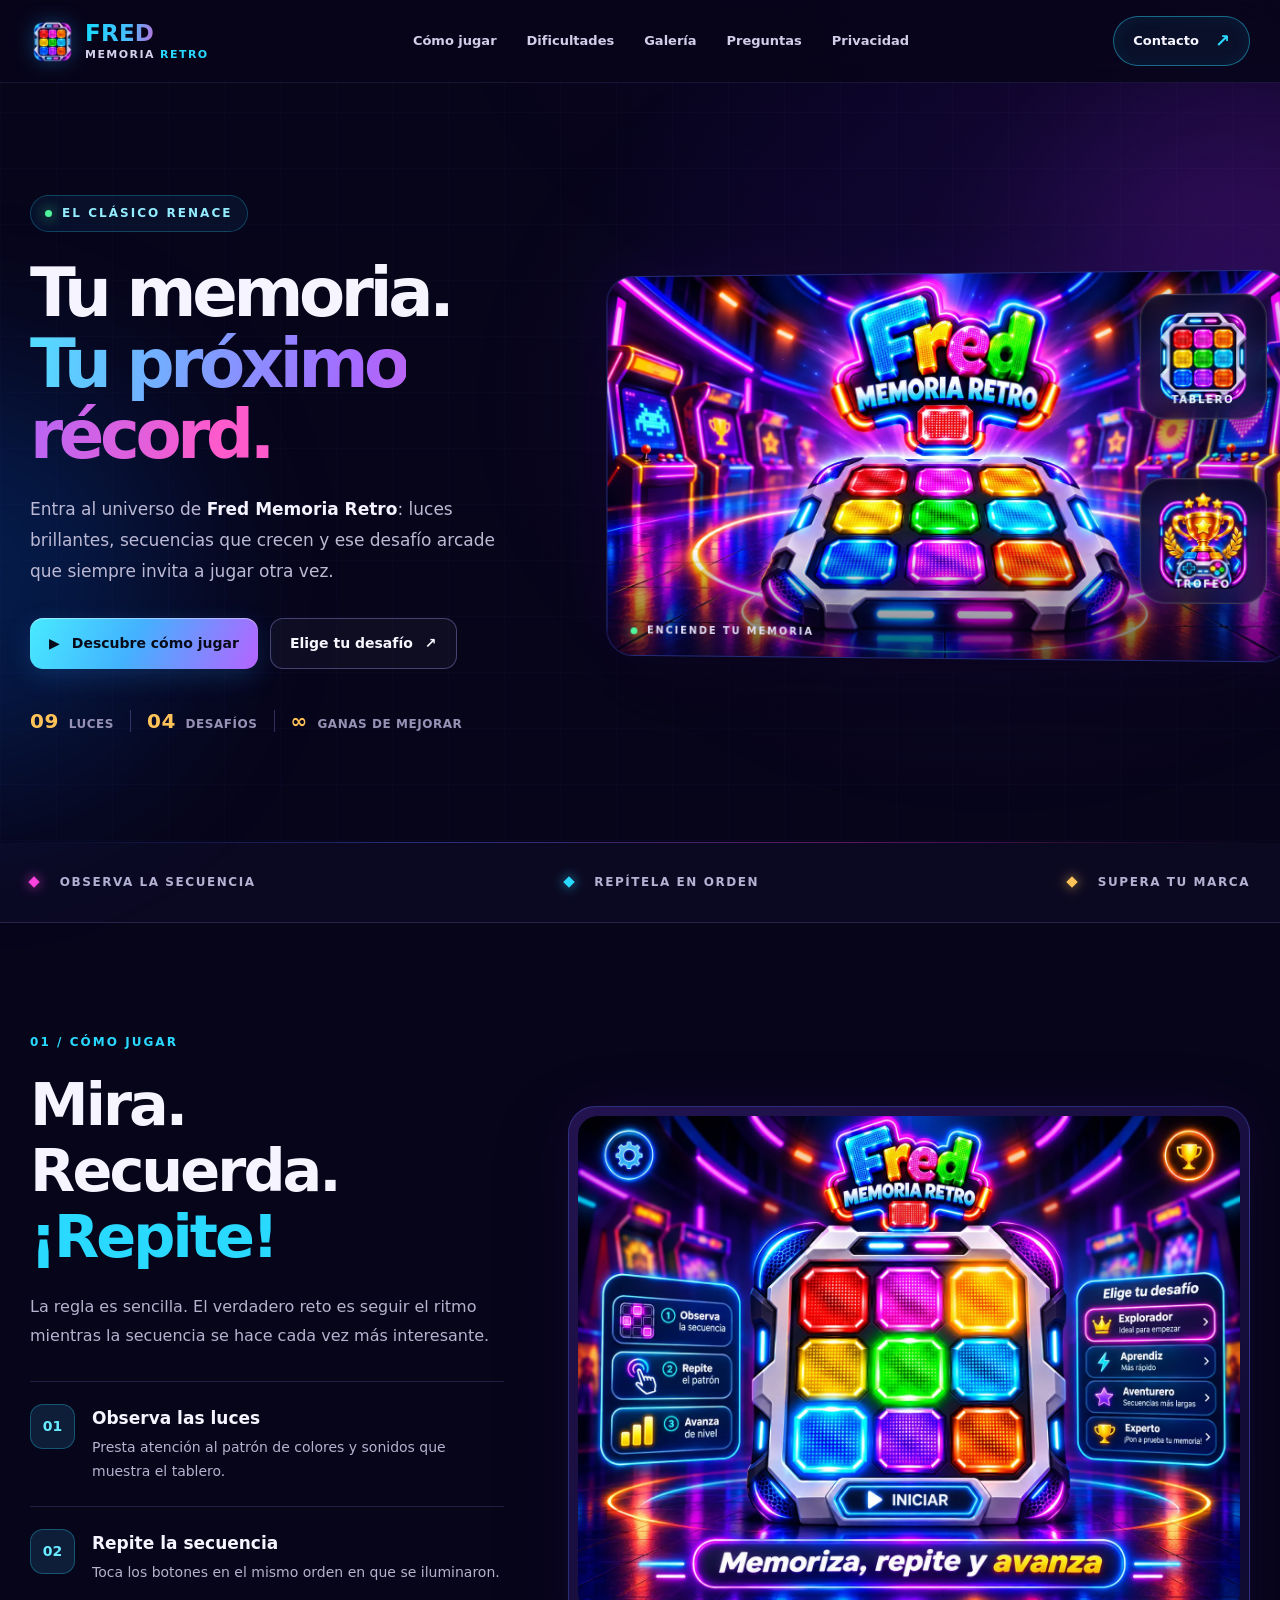
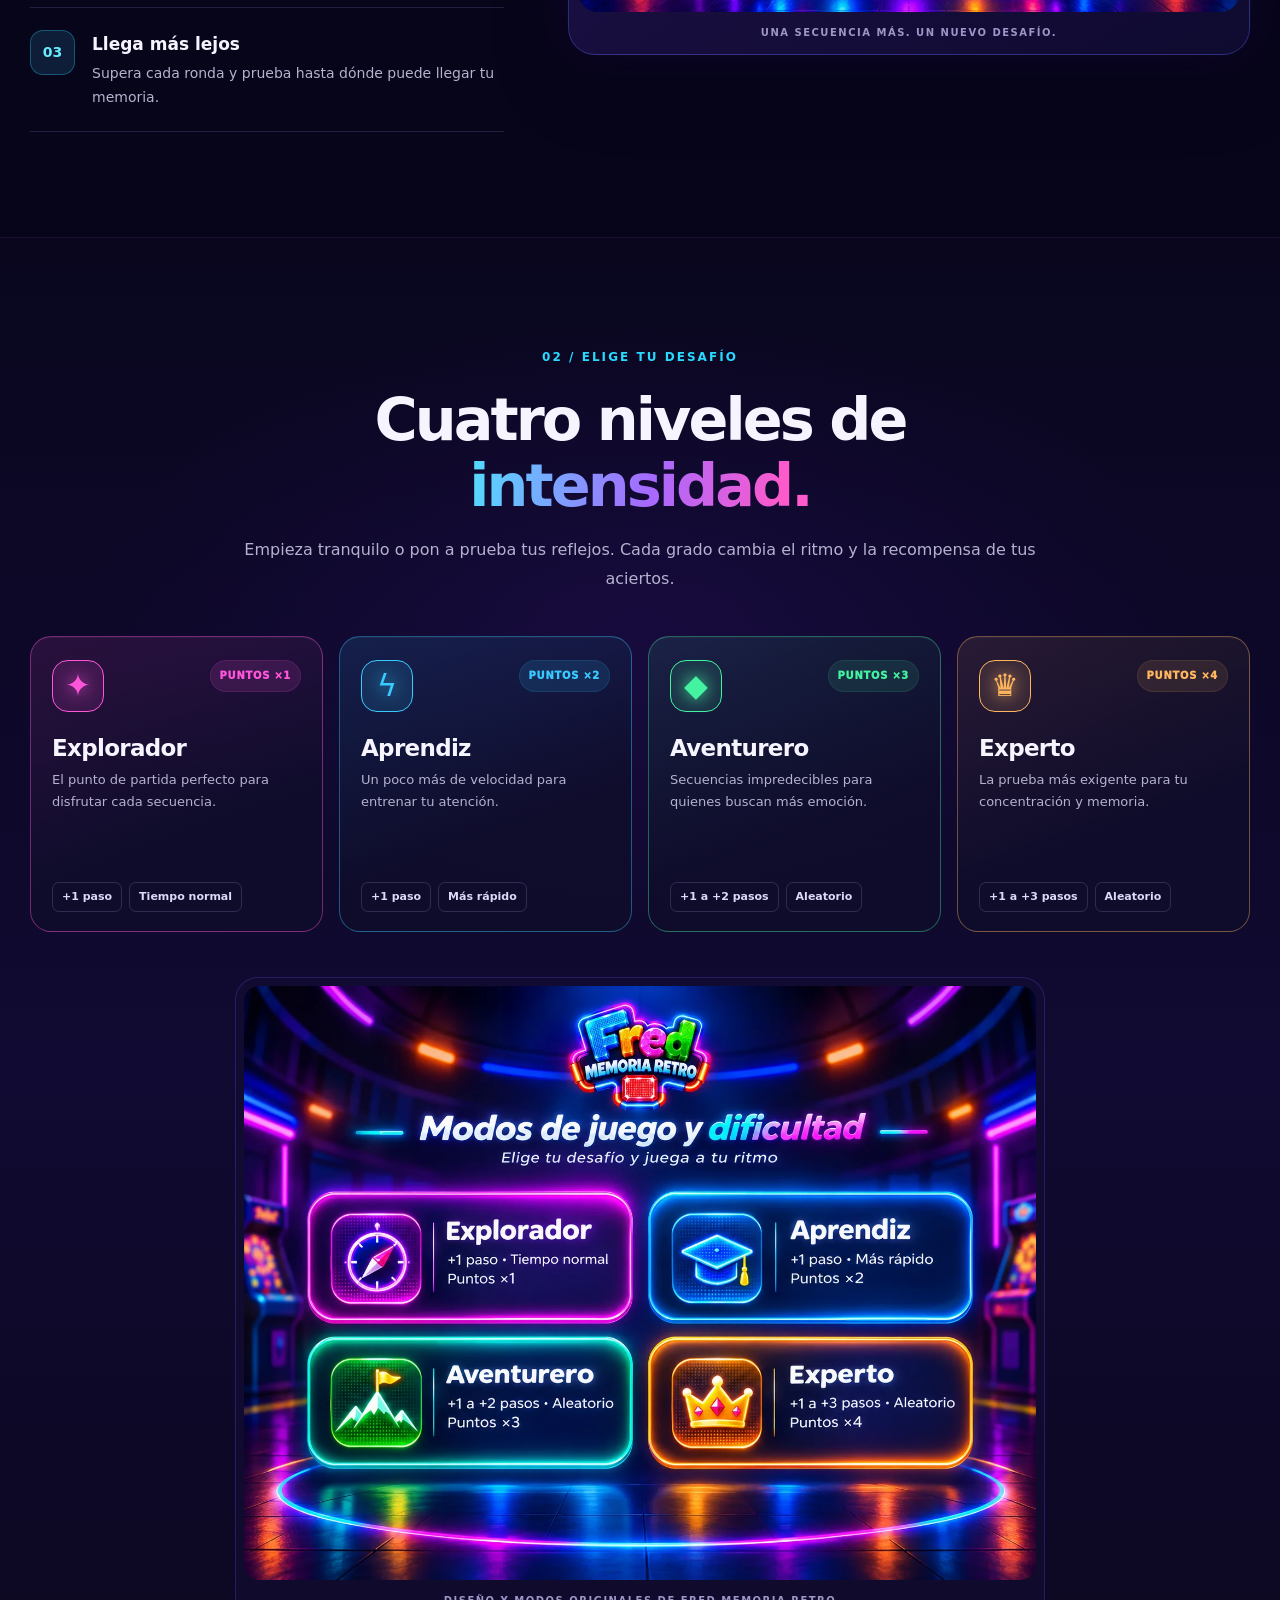
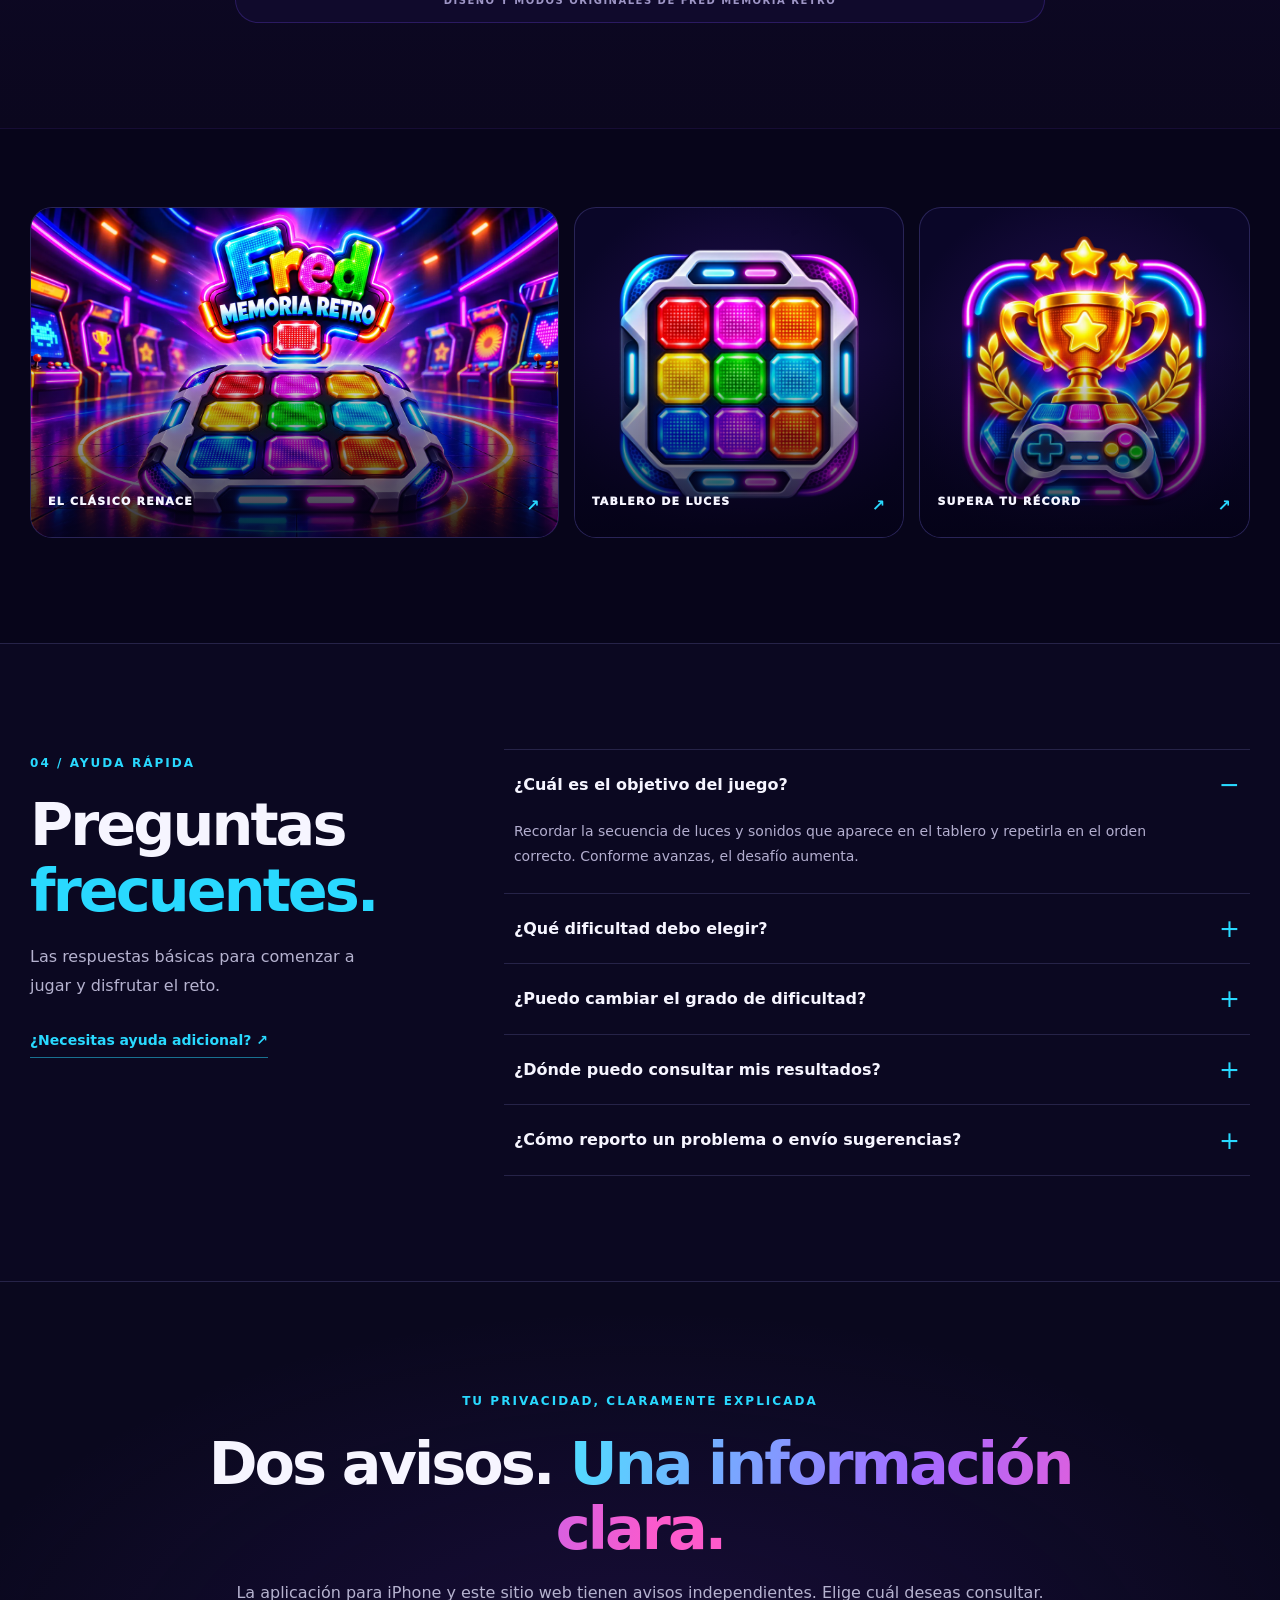
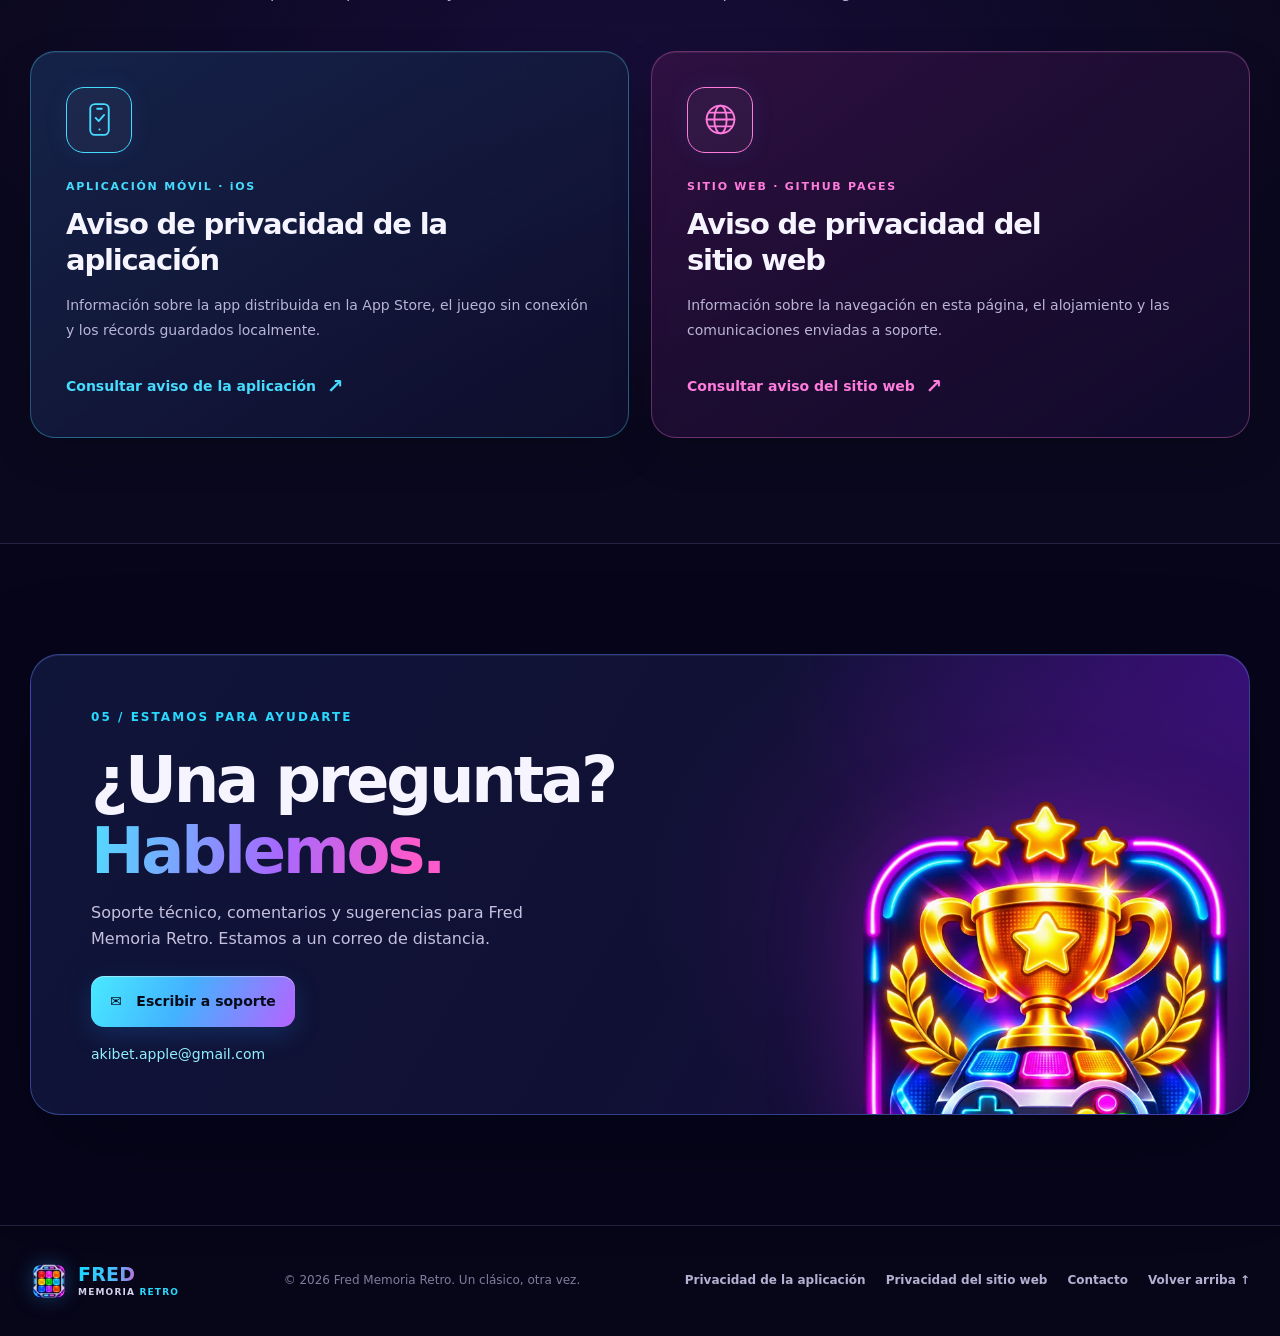
==== commit 1869a37d: "Add files via upload" ====
--- a/index.html
+++ b/index.html
@@ -27,6 +27,7 @@
           <a href="#dificultades">Dificultades</a>
           <a href="#galeria">Galería</a>
           <a href="#preguntas">Preguntas</a>
+          <a href="#privacidad">Privacidad</a>
         </nav>
         <a class="header-contact" href="#contacto">Contacto <span aria-hidden="true">↗</span></a>
       </div>
@@ -170,6 +171,36 @@
         </div>
       </section>
 
+      <section class="section section-privacy" id="privacidad" aria-labelledby="privacy-heading">
+        <div class="container">
+          <div class="section-heading centered">
+            <span class="section-label">TU PRIVACIDAD, CLARAMENTE EXPLICADA</span>
+            <h2 id="privacy-heading">Dos avisos. <span class="gradient-title">Una información clara.</span></h2>
+            <p>La aplicación para iPhone y este sitio web tienen avisos independientes. Elige cuál deseas consultar.</p>
+          </div>
+          <div class="privacy-cards">
+            <a class="privacy-choice privacy-choice-app" href="privacidad.html" aria-label="Consultar el aviso de privacidad de la aplicación iOS Fred Memoria Retro">
+              <span class="policy-symbol" aria-hidden="true">
+                <svg viewBox="0 0 48 48" fill="none" stroke="currentColor" stroke-width="2.4" stroke-linecap="round" stroke-linejoin="round"><rect x="12" y="4" width="24" height="40" rx="6"/><path d="M21 10h6"/><circle cx="24" cy="37" r="1.4" fill="currentColor" stroke="none"/><path d="M19 22l4 4 7-8"/></svg>
+              </span>
+              <span class="policy-type">APLICACIÓN MÓVIL · iOS</span>
+              <strong>Aviso de privacidad de la aplicación</strong>
+              <span class="policy-description">Información sobre la app distribuida en la App Store, el juego sin conexión y los récords guardados localmente.</span>
+              <span class="policy-action">Consultar aviso de la aplicación <span aria-hidden="true">↗</span></span>
+            </a>
+            <a class="privacy-choice privacy-choice-web" href="privacidad-sitio.html" aria-label="Consultar el aviso de privacidad del sitio web de Fred Memoria Retro">
+              <span class="policy-symbol" aria-hidden="true">
+                <svg viewBox="0 0 48 48" fill="none" stroke="currentColor" stroke-width="2.4" stroke-linecap="round" stroke-linejoin="round"><circle cx="24" cy="24" r="18"/><ellipse cx="24" cy="24" rx="8" ry="18"/><path d="M6 24h36M10 15h28M10 33h28"/></svg>
+              </span>
+              <span class="policy-type">SITIO WEB · GITHUB PAGES</span>
+              <strong>Aviso de privacidad del sitio web</strong>
+              <span class="policy-description">Información sobre la navegación en esta página, el alojamiento y las comunicaciones enviadas a soporte.</span>
+              <span class="policy-action">Consultar aviso del sitio web <span aria-hidden="true">↗</span></span>
+            </a>
+          </div>
+        </div>
+      </section>
+
       <section class="section contact-section" id="contacto" aria-labelledby="contact-heading">
         <div class="container">
           <div class="contact-panel">
@@ -191,7 +222,7 @@
       <div class="container footer-inner">
         <a class="brand footer-brand" href="./" aria-label="Volver al inicio de Fred Memoria Retro"><img src="assets/favicon.png" alt="" width="38" height="38"><span class="brand-name"><strong>FRED</strong><span>MEMORIA <em>RETRO</em></span></span></a>
         <p>© 2026 Fred Memoria Retro. Un clásico, otra vez.</p>
-        <div class="footer-links"><a href="privacidad.html">Aviso de privacidad</a><a href="mailto:akibet.apple@gmail.com">Contacto</a><a href="#inicio">Volver arriba ↑</a></div>
+        <div class="footer-links"><a href="privacidad.html">Privacidad de la aplicación</a><a href="privacidad-sitio.html">Privacidad del sitio web</a><a href="mailto:akibet.apple@gmail.com">Contacto</a><a href="#inicio">Volver arriba ↑</a></div>
       </div>
     </footer>
   </div>
--- a/styles.css
+++ b/styles.css
@@ -134,6 +134,21 @@
 .gallery-shot > span { position: absolute; bottom: 18px; left: 17px; right: 17px; z-index: 1; font-size: 11px; font-weight: 950; letter-spacing: .11em; display: flex; justify-content: space-between; gap: 8px; }
 .gallery-shot b { color: var(--cyan); font-size: 16px; }
 .section-gallery { padding-top: 78px; }
+/* Enlaces diferenciados a los dos avisos de privacidad */
+.section-privacy { background: radial-gradient(ellipse 900px 460px at 50% 45%,rgba(83,36,172,.18),transparent 78%),#0a081e; border-bottom: 1px solid var(--line); }
+.section-privacy .section-heading.centered { max-width: 870px; }
+.privacy-cards { display: grid; grid-template-columns: repeat(2,minmax(0,1fr)); gap: 22px; }
+.privacy-choice { --policy-accent:#45dcff; position:relative; min-width:0; display:flex; flex-direction:column; align-items:flex-start; padding:35px; border-radius:25px; border:1px solid rgba(69,220,255,.36); background:linear-gradient(147deg,rgba(24,42,83,.79),rgba(15,13,44,.97)); box-shadow:inset 0 1px 0 rgba(255,255,255,.07),0 16px 40px rgba(0,0,0,.15); transition:transform .2s, border-color .2s, box-shadow .2s; }
+.privacy-choice:hover { transform:translateY(-5px); border-color:var(--policy-accent); box-shadow:0 24px 48px rgba(0,0,0,.3), 0 0 33px rgba(69,220,255,.11); }
+.privacy-choice-web { --policy-accent:#ff7bdc; border-color:rgba(255,123,220,.33); background:linear-gradient(147deg,rgba(68,20,76,.53),rgba(17,11,44,.97)); }
+.policy-symbol { width:66px; height:66px; display:grid; place-items:center; color:var(--policy-accent); border:1px solid currentColor; border-radius:18px; background:rgba(255,255,255,.035); box-shadow:0 0 25px rgba(72,152,255,.09); margin-bottom:25px; }
+.policy-symbol svg { width:37px; height:37px; }
+.policy-type { font-size:11px; letter-spacing:.16em; font-weight:900; color:var(--policy-accent); margin-bottom:11px; }
+.privacy-choice strong { display:block; font-size:clamp(21px,2.4vw,29px); line-height:1.25; letter-spacing:-.04em; max-width:390px; }
+.policy-description { display:block; color:#b9b5d6; line-height:1.8; font-size:14px; margin-top:14px; margin-bottom:27px; }
+.policy-action { margin-top:auto; color:var(--policy-accent); font-weight:850; font-size:14px; display:flex; align-items:center; gap:11px; }
+.policy-action span { font-size:20px; }
+@media(max-width:670px){.privacy-cards{grid-template-columns:1fr;gap:15px}.privacy-choice{padding:26px}.policy-symbol{margin-bottom:17px}}
 .section-faq { background: #0b0821; border-block: 1px solid var(--line); }
 .faq-wrap { display: grid; grid-template-columns: minmax(0,.68fr) minmax(0,1.32fr); gap: clamp(24px,7vw,115px); }
 .faq-intro h2 { margin-bottom: 18px; }
